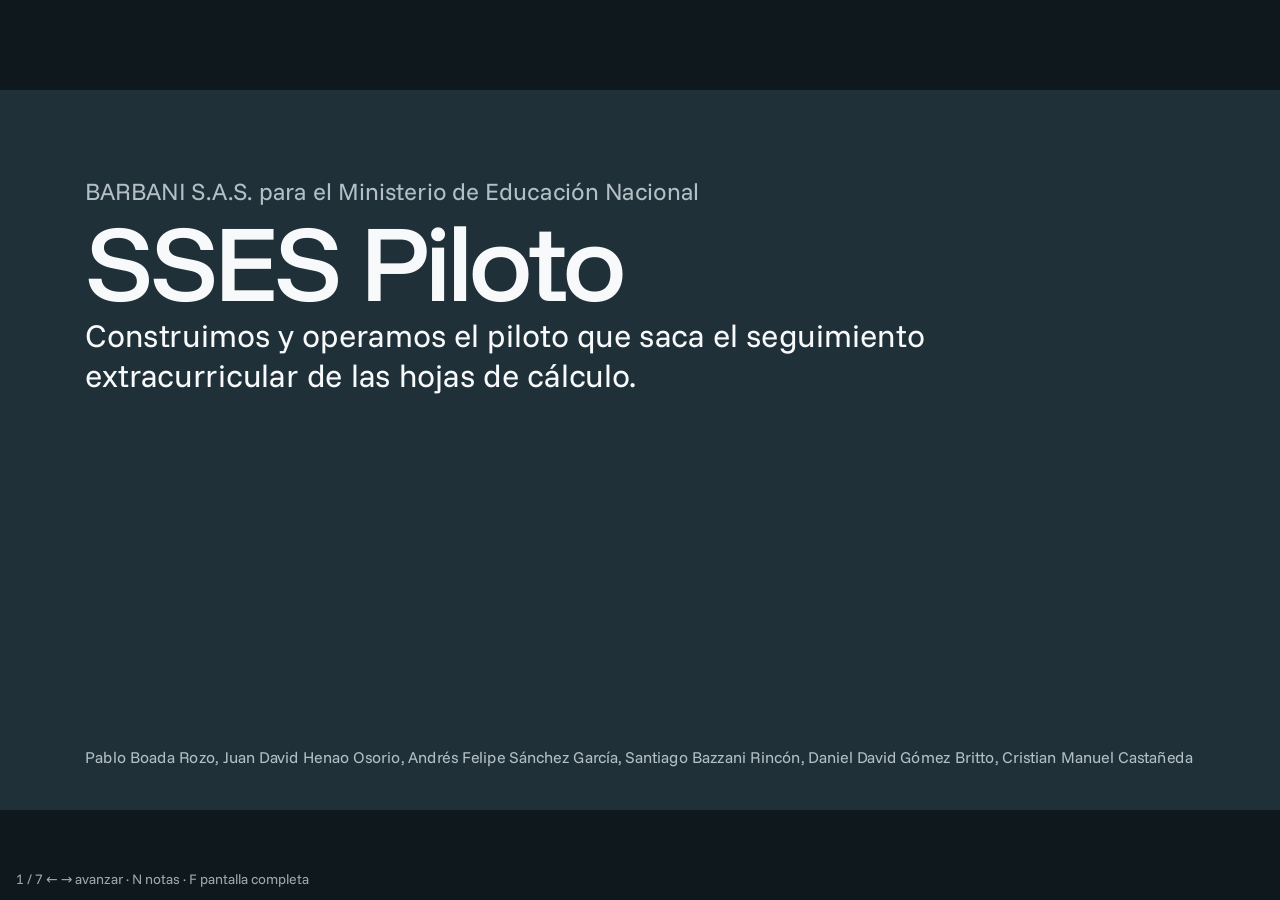
==== presentacion/index.html @ afcd2a8b "docs: presentación comercial (visor HTML, PDF y fuente) Co-Authored-By: Claude Opus 5.5 <noreply@ant" ====
<!DOCTYPE html>
<html lang="es"><head><meta charset="utf-8"><meta name="viewport" content="width=device-width, initial-scale=1">
<title>SSES Piloto – Pitch BARBANI</title>
<link rel="preconnect" href="https://fonts.googleapis.com"><link rel="preconnect" href="https://fonts.gstatic.com" crossorigin>
<link href="https://fonts.googleapis.com/css2?family=Funnel+Display:wght@400..700&family=Funnel+Sans:wght@400..600&display=swap" rel="stylesheet">
<style>
/* visor: cada diapositiva es un lienzo de 1920x1080 escalado a la ventana */
html,body{margin:0;height:100%;background:#0f181c;overflow:hidden;font-family:"Funnel Sans","Segoe UI",system-ui,sans-serif}
.stage{position:fixed;inset:0;display:grid;place-items:center}
.slot{position:absolute;width:1920px;height:1080px;left:50%;top:50%;transform-origin:center;display:none}
.slot.on{display:block}
.slot>section{width:1920px;height:1080px;box-sizing:border-box;position:relative;overflow:hidden}
.slot h1,.slot h2,.slot h3,.slot p{margin:0}
.hud{position:fixed;left:16px;bottom:12px;color:#9ea7ab;font-size:14px;z-index:5;user-select:none}
.notes{position:fixed;left:0;right:0;bottom:0;background:rgba(15,24,28,.94);color:#f7f9fa;font-size:18px;line-height:1.45;padding:16px 24px 40px;z-index:4;display:none}
.notes.on{display:block}
@media print{*{animation:none!important;transition:none!important}html,body{overflow:visible;background:#fff;height:auto}.stage{position:static;display:block}.slot{display:block!important;position:relative;left:auto;top:auto;transform:none!important;page-break-after:always;break-after:page}.hud,.notes{display:none!important}@page{size:1920px 1080px;margin:0}}
:root{--ink:#1f3038;--paper:#f7f9fa;--surface:#ecf0f2;--muted:#4f5d64;--accent:#0d7480;--accent-soft:#dcefee;--danger:#b3261e;--danger-soft:#fbe7e5;--on-dark:#f7f9fa;--on-dark-muted:#b3bfc4;}
section{padding:128px;background:var(--paper);color:var(--ink);font-family:"Funnel Sans",sans-serif;display:flex;flex-direction:column;}
section.dark{background:var(--ink);color:var(--on-dark);}
section.withfoot{padding:128px 128px 160px;}
h1,h2,h3{font-family:"Funnel Display",sans-serif;font-weight:500;margin:0;letter-spacing:-0.02em;}
h1{font-size:160px;line-height:1;letter-spacing:-0.04em;}
h2{font-size:72px;line-height:1.08;max-width:1600px;}
h3{font-size:48px;line-height:1.12;}
p{font-size:40px;line-height:1.35;margin:0;}
.kicker{font-size:36px;color:var(--on-dark-muted);margin-bottom:32px;}
.lead{font-size:48px;line-height:1.25;max-width:1400px;margin-top:40px;}
.foot{position:absolute;left:128px;bottom:64px;width:1664px;font-size:24px;color:var(--on-dark-muted);}
.spacer{flex:1;}
.row{display:flex;gap:32px;margin-top:72px;}
.card{flex:1;border-radius:24px;padding:44px;}
.card.bad{background:var(--danger-soft);border:2px solid #ecb9b4;}
.card.bad h3{color:var(--danger);}
.source{font-size:32px;color:var(--muted);margin-top:56px;}
.hipotesis{font-family:"Funnel Display",sans-serif;font-size:56px;line-height:1.18;letter-spacing:-0.02em;margin-top:56px;max-width:1500px;border-left:8px solid var(--accent);padding-left:40px;}
.actor{flex:1;background:var(--surface);border-radius:24px;padding:40px;}
.actor p{font-size:36px;color:var(--muted);margin-top:12px;}
.steps{display:flex;flex-direction:column;gap:36px;margin-top:72px;}
.step{display:flex;gap:40px;align-items:baseline;}
.step .n{font-family:"Funnel Display",sans-serif;font-size:96px;line-height:1;color:var(--accent);width:90px;}
.dark .step .n{color:#7cc7cd;}
.step h3{font-size:56px;}
.step p{font-size:36px;color:var(--on-dark-muted);margin-top:8px;}
.crit{display:flex;flex-direction:column;margin-top:64px;}
.crit .r{display:flex;gap:48px;padding:32px 0;border-top:2px solid #d5dde1;}
.crit .r:last-child{border-bottom:2px solid #d5dde1;}
.crit .k{width:560px;font-size:36px;color:var(--muted);}
.crit .v{flex:1;}
.crit .v h3{font-size:48px;}
.nums{display:grid;grid-template-columns:1fr 1fr;gap:32px;margin-top:64px;}
.num{background:#ffffff;border:2px solid #d5dde1;border-radius:24px;padding:40px 44px;}
.num .big{font-family:"Funnel Display",sans-serif;font-size:104px;line-height:1;letter-spacing:-0.03em;color:var(--accent);}
.num p{font-size:36px;color:var(--muted);margin-top:16px;}
.claim{font-family:"Funnel Display",sans-serif;font-size:96px;line-height:1.08;letter-spacing:-0.03em;max-width:1500px;}
.claim span{display:block;}
.ask{font-family:"Funnel Display",sans-serif;font-size:56px;line-height:1.2;color:#7cc7cd;margin-top:64px;max-width:1500px;}
.resp h2{font-size:48px;}
.resp img{width:1280px;height:760px;object-fit:contain;margin-top:24px;align-self:center;border-radius:16px;background:#ffffff;}
section.resp{padding:64px 128px;}
.fade-up{animation:up 600ms cubic-bezier(.22,1,.36,1) both;}
.d1{animation-delay:150ms;}.d2{animation-delay:300ms;}.d3{animation-delay:450ms;}
@keyframes up{from{opacity:0;transform:translateY(16px);}}

</style></head><body>
<div class="stage"><div class="slot" data-note="0:00 a 0:15. Una sola frase: quiénes somos y qué hacemos. No leer los nombres."><section id="cover" class="dark withfoot" data-transition="fade">
<p class="kicker">BARBANI S.A.S. para el Ministerio de Educación Nacional</p>
<h1 class="fade-up">SSES Piloto</h1>
<p class="lead fade-up d1">Construimos y operamos el piloto que saca el seguimiento extracurricular de las hojas de cálculo.</p>
<p class="foot">Pablo Boada Rozo, Juan David Henao Osorio, Andrés Felipe Sánchez García, Santiago Bazzani Rincón, Daniel David Gómez Britto, Cristian Manuel Castañeda</p>
</section></div>
<div class="slot" data-note="0:15 a 0:40. Contar el dolor desde el coordinador: abre la hoja, alguien la cambió, no sabe quién. &quot;Con eso no se puede decidir una implementación nacional.&quot;"><section id="problema">
<h2>Hoy el Ministerio decide con una hoja que cualquiera puede cambiar</h2>
<div class="row">
<div class="card bad fade-up"><h3>La misma entidad, escrita de dos formas</h3></div>
<div class="card bad fade-up d1"><h3>Cupos superados sin que nadie lo note</h3></div>
<div class="card bad fade-up d2"><h3>Cambios sin rastro de quién los hizo</h3></div>
</div>
<p class="source">El pliego lo nombra: falta de trazabilidad, integridad, control y disponibilidad de los datos.</p>
</section></div>
<div class="slot" data-note="0:40 a 1:00. &quot;No traemos un login ni pantallas genéricas: traemos lo que el Ministerio pidió. Es un MVP tipo Wizard of Oz: la interfaz es real y la lógica se simula, con datos ficticios.&quot;"><section id="propuesta">
<h2>SSES hace cumplir las reglas del pliego por sí solo</h2>
<p class="hipotesis">Nuestro MVP prueba una hipótesis: el Ministerio puede dejar las hojas sin perder control.</p>
<div class="row">
<div class="actor"><h3>Coordinador</h3><p>Crea estrategias sin pasar del cupo.</p></div>
<div class="actor"><h3>Tutor</h3><p>Registra cada semana, con o sin internet.</p></div>
<div class="actor"><h3>Analista</h3><p>Ve el cumplimiento al instante.</p></div>
</div>
</section></div>
<div class="slot" data-note="1:00 a 1:25. Cada fila es un criterio textual del pliego (Criterios generales del proceso) y la respuesta de BARBANI. Producción en 2 zonas con autoescalado, encuesta SUS en cada sesión."><section id="porque">
<h2>Respondemos a lo que el pliego valora especialmente</h2>
<div class="crit">
<div class="r"><p class="k">Conectividad limitada</p><div class="v"><h3>Registro sin conexión: lo verán en la demo</h3></div></div>
<div class="r"><p class="k">Alta concurrencia</p><div class="v"><h3>Pruebas con 1.000 usuarios y 2 millones de registros</h3></div></div>
<div class="r"><p class="k">Pilotaje con usuarios</p><div class="v"><h3>30 sesiones con tutores en 5 regiones</h3></div></div>
</div>
</section></div>
<div class="slot" data-note="1:25 a 1:50. Cerrar con: &quot;Ahora se lo mostramos funcionando.&quot; &quot;El presupuesto incluye una reserva de contingencia para los riesgos identificados. La línea base protege lo que resuelve las necesidades.&quot;"><section id="compra">
<h2>Por $198,4 millones, evidencia para decidir en 5 meses</h2>
<div class="nums">
<div class="num fade-up"><p class="big">5 meses</p><p>Del 1 de diciembre al 30 de abril.</p></div>
<div class="num fade-up d1"><p class="big">$198,4 M</p><p>Bajo el presupuesto de $200 M.</p></div>
<div class="num fade-up d2"><p class="big">30 sesiones</p><p>Con tutores reales y soporte en vivo.</p></div>
<div class="num fade-up d3"><p class="big">3 informes</p><p>Desempeño, percepción y recomendaciones.</p></div>
</div>
</section></div>
<div class="slot" data-note="1:50 a 4:30. Anunciar los 3 puntos (Tell), pasar al navegador (Show). Coordinador: Semillero de lectura, vincular 3, Editar, bloqueo, señalar Crear nueva versión. Tutor: Sin conexión, Semana 3, guardar, Pendiente, volver En línea. Analista: Laura de 67 % a 83 %. Volver a esta diapositiva y resumir los 3 puntos (Tell)."><section id="demo" class="dark" data-transition="fade">
<h2>Demo: tres actores, tres reglas cumplidas</h2>
<div class="steps">
<div class="step fade-up"><p class="n">1</p><div><h3>Una estrategia con estudiantes no se edita</h3><p>Coordinador: vincula estudiantes e intenta editarla.</p></div></div>
<div class="step fade-up d1"><p class="n">2</p><div><h3>Sin internet, el registro no se pierde</h3><p>Tutor: guarda la semana y se sincroniza sola.</p></div></div>
<div class="step fade-up d2"><p class="n">3</p><div><h3>El reporte cambia en el momento</h3><p>Analista: ve subir el cumplimiento del tutor.</p></div></div>
</div>
</section></div>
<div class="slot" data-note="4:30 a 5:00. Decir la petición mirando al jurado. Silencio, y abrir preguntas."><section id="cierre" class="dark withfoot">
<div class="spacer"></div>
<p class="claim"><span class="fade-up">Sin hojas compartidas.</span><span class="fade-up d1">Reglas que se cumplen solas.</span><span class="fade-up d2">Evidencia para decidir.</span></p>
<p class="ask fade-up d3">Adjudíquenos el piloto y empezamos el 1 de diciembre. Gracias.</p>
<div class="spacer"></div>
<p class="foot">BARBANI S.A.S. · MVP en github.com/PaBoad03/sses-mvp-barbani</p>
</section></div></div>
<div class="notes" id="notes"></div>
<div class="hud" id="hud"></div>
<script>
(function(){
  const s=[...document.querySelectorAll('.slot')], hud=document.getElementById('hud'), notes=document.getElementById('notes');
  let i=Math.max(0,Math.min(s.length-1,(parseInt(location.hash.replace('#',''),10)||1)-1));
  function fit(){const k=Math.min(innerWidth/1920,innerHeight/1080);s.forEach(x=>x.style.transform='translate(-50%,-50%) scale('+k+')');}
  function show(){s.forEach((x,j)=>x.classList.toggle('on',j===i));hud.textContent=(i+1)+' / '+s.length+'   ← → avanzar · N notas · F pantalla completa';notes.textContent=s[i].dataset.note||'(sin notas)';history.replaceState(null,'','#'+(i+1));
    const sec=s[i].querySelector('section');sec.querySelectorAll('.fade-up').forEach(e=>{e.style.animation='none';void e.offsetWidth;e.style.animation='';});}
  addEventListener('keydown',e=>{if(['ArrowRight','PageDown',' ','Enter'].includes(e.key)){i=Math.min(s.length-1,i+1);show();e.preventDefault();}
    else if(['ArrowLeft','PageUp','Backspace'].includes(e.key)){i=Math.max(0,i-1);show();e.preventDefault();}
    else if(e.key==='Home'){i=0;show();} else if(e.key==='End'){i=s.length-1;show();}
    else if(e.key.toLowerCase()==='n'){notes.classList.toggle('on');}
    else if(e.key.toLowerCase()==='f'){document.fullscreenElement?document.exitFullscreen():document.documentElement.requestFullscreen();}});
  addEventListener('click',e=>{if(e.target.closest('a'))return;i=e.clientX<innerWidth/3?Math.max(0,i-1):Math.min(s.length-1,i+1);show();});
  addEventListener('resize',fit);fit();show();
})();
</script></body></html>
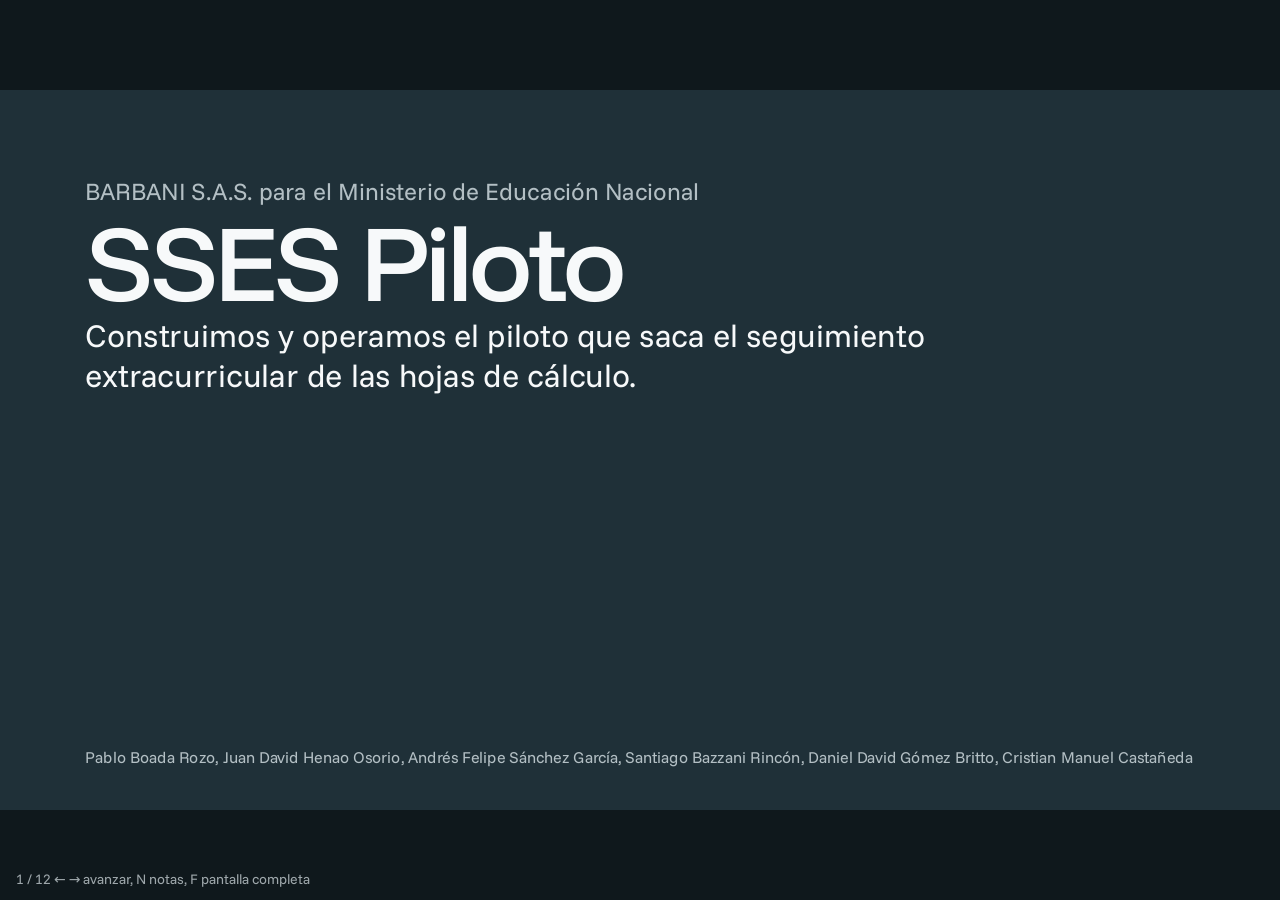
==== commit 1d432c78: "docs: presentación y guion de 15 minutos (arquitectura, metodología, cronograma, pilotaje, riesgos, " ====
--- a/presentacion/index.html
+++ b/presentacion/index.html
@@ -61,15 +61,70 @@
 .fade-up{animation:up 600ms cubic-bezier(.22,1,.36,1) both;}
 .d1{animation-delay:150ms;}.d2{animation-delay:300ms;}.d3{animation-delay:450ms;}
 @keyframes up{from{opacity:0;transform:translateY(16px);}}
+/* ---- 15 min: arquitectura, metodología, cronograma, pilotaje, riesgos, costos ---- */
+.arch{display:flex;align-items:stretch;gap:20px;margin-top:64px;}
+.node{flex:1;background:#ffffff;border:2px solid #d5dde1;border-radius:24px;padding:32px;}
+.node h3{font-size:40px;}
+.node p{font-size:30px;color:var(--muted);margin-top:12px;line-height:1.3;}
+.node.key{border-color:var(--accent);background:var(--accent-soft);}
+.arrow{align-self:center;font-family:"Funnel Display",sans-serif;font-size:56px;color:var(--accent);}
+.arch2{display:flex;gap:20px;margin-top:24px;}
+.chip{flex:1;background:var(--surface);border-radius:20px;padding:24px 28px;}
+.chip h3{font-size:34px;}
+.chip p{font-size:28px;color:var(--muted);margin-top:8px;}
+.phases{display:flex;gap:16px;margin-top:64px;}
+.ph{flex:1;background:var(--surface);border-radius:20px;padding:28px 24px;display:flex;flex-direction:column;gap:12px;}
+.ph .n{font-family:"Funnel Display",sans-serif;font-size:56px;line-height:1;color:var(--muted);}
+.ph h3{font-size:34px;}
+.ph .tag{font-size:26px;color:var(--muted);}
+.ph.scrum{background:var(--ink);color:var(--on-dark);}
+.ph.scrum .n,.ph.scrum .tag{color:#7cc7cd;}
+.roles{display:flex;gap:48px;margin-top:56px;}
+.roles p{font-size:32px;}
+.roles b{color:var(--accent);}
+.gantt{margin-top:36px;display:flex;flex-direction:column;}
+.g-row{display:flex;align-items:center;height:76px;border-top:2px solid #e3e8ea;}
+.g-row.head{height:48px;border-top:none;}
+.g-lab{width:480px;font-size:32px;}
+.g-track{position:relative;width:1184px;height:76px;}
+.g-row.head .g-track{height:48px;}
+.g-bar{position:absolute;top:14px;height:48px;border-radius:12px;background:var(--accent);}
+.g-bar.scrum{background:var(--ink);}
+.g-ms{position:absolute;top:18px;font-size:26px;color:var(--ink);white-space:nowrap;}
+.g-m{position:absolute;top:8px;font-size:26px;color:var(--muted);}
+.g-note{font-size:30px;color:var(--muted);margin-top:20px;}
+.regions{display:flex;gap:20px;margin-top:56px;}
+.reg{flex:1;background:#ffffff;border:2px solid #d5dde1;border-radius:24px;padding:28px;}
+.reg h3{font-size:40px;}
+.reg p{font-size:28px;color:var(--muted);margin-top:8px;}
+.deliv{display:flex;gap:20px;margin-top:28px;}
+.dl{flex:1;border-left:6px solid var(--accent);padding:4px 0 4px 24px;}
+.dl h3{font-size:34px;}
+.dl p{font-size:28px;color:var(--muted);margin-top:6px;}
+.risks{display:flex;flex-direction:column;margin-top:36px;}
+.rk{display:flex;gap:40px;padding:18px 0;border-top:2px solid #d5dde1;align-items:baseline;}
+.rk:last-child{border-bottom:2px solid #d5dde1;}
+.rk .p{width:150px;font-size:28px;font-weight:600;}
+.rk .p.alta{color:var(--danger);}
+.rk .p.media{color:#8a5a00;}
+.rk h3{width:660px;font-size:36px;}
+.rk p{flex:1;font-size:30px;color:var(--muted);}
+.costs{display:flex;gap:56px;margin-top:56px;align-items:flex-start;}
+.ctable{flex:1.3;display:flex;flex-direction:column;}
+.crow{display:flex;justify-content:space-between;padding:24px 0;border-top:2px solid #d5dde1;font-size:36px;}
+.crow:last-child{border-bottom:2px solid #d5dde1;}
+.crow.total{font-weight:600;color:var(--accent);font-size:44px;}
+.cside{flex:1;display:flex;flex-direction:column;gap:24px;}
+.cside .num p{font-size:30px;}
 
 </style></head><body>
-<div class="stage"><div class="slot" data-note="0:00 a 0:15. Una sola frase: quiénes somos y qué hacemos. No leer los nombres."><section id="cover" class="dark withfoot" data-transition="fade">
+<div class="stage"><div class="slot" data-note="JUAN DAVID · 0:00 a 0:30. &quot;Buenos días. Somos BARBANI. Construimos y operamos el piloto que saca el seguimiento extracurricular del Ministerio de las hojas de cálculo.&quot; No leer los nombres."><section id="cover" class="dark withfoot" data-transition="fade">
 <p class="kicker">BARBANI S.A.S. para el Ministerio de Educación Nacional</p>
 <h1 class="fade-up">SSES Piloto</h1>
 <p class="lead fade-up d1">Construimos y operamos el piloto que saca el seguimiento extracurricular de las hojas de cálculo.</p>
 <p class="foot">Pablo Boada Rozo, Juan David Henao Osorio, Andrés Felipe Sánchez García, Santiago Bazzani Rincón, Daniel David Gómez Britto, Cristian Manuel Castañeda</p>
 </section></div>
-<div class="slot" data-note="0:15 a 0:40. Contar el dolor desde el coordinador: abre la hoja, alguien la cambió, no sabe quién. &quot;Con eso no se puede decidir una implementación nacional.&quot;"><section id="problema">
+<div class="slot" data-note="JUAN DAVID · 0:30 a 1:30. &quot;Imaginen a un coordinador del Ministerio. Abre la hoja y encuentra la misma institución escrita dos veces, más inscritos que cupos y un cambio que nadie sabe quién hizo. Multipliquen eso por millones de registros y todas las regiones del país. Con eso no se decide llevar un sistema a escala nacional. El pliego lo nombra: falta trazabilidad, integridad, control y disponibilidad.&quot;"><section id="problema">
 <h2>Hoy el Ministerio decide con una hoja que cualquiera puede cambiar</h2>
 <div class="row">
 <div class="card bad fade-up"><h3>La misma entidad, escrita de dos formas</h3></div>
@@ -78,7 +133,7 @@
 </div>
 <p class="source">El pliego lo nombra: falta de trazabilidad, integridad, control y disponibilidad de los datos.</p>
 </section></div>
-<div class="slot" data-note="0:40 a 1:00. &quot;No traemos un login ni pantallas genéricas: traemos lo que el Ministerio pidió. Es un MVP tipo Wizard of Oz: la interfaz es real y la lógica se simula, con datos ficticios.&quot;"><section id="propuesta">
+<div class="slot" data-note="JUAN DAVID · 1:30 a 2:30. &quot;Nuestra respuesta: SSES hace cumplir las reglas del pliego por sí solo. Trajimos un MVP que prueba una sola hipótesis: que el Ministerio puede dejar las hojas sin perder el control. Funciona con los tres actores que lo usan: el coordinador, el tutor y el analista. Es un MVP tipo Wizard of Oz: la interfaz es real y la lógica se simula, con datos ficticios. No trajimos un login ni pantallas genéricas: trajimos lo que el Ministerio pidió.&quot;"><section id="propuesta">
 <h2>SSES hace cumplir las reglas del pliego por sí solo</h2>
 <p class="hipotesis">Nuestro MVP prueba una hipótesis: el Ministerio puede dejar las hojas sin perder control.</p>
 <div class="row">
@@ -87,7 +142,7 @@
 <div class="actor"><h3>Analista</h3><p>Ve el cumplimiento al instante.</p></div>
 </div>
 </section></div>
-<div class="slot" data-note="1:00 a 1:25. Cada fila es un criterio textual del pliego (Criterios generales del proceso) y la respuesta de BARBANI. Producción en 2 zonas con autoescalado, encuesta SUS en cada sesión."><section id="porque">
+<div class="slot" data-note="ANDRÉS FELIPE · 2:30 a 3:30. &quot;BARBANI responde a lo que el pliego valora especialmente. Conectividad limitada: el tutor registra sin internet, y lo van a ver en la demo. Alta concurrencia: probamos con mil usuarios al tiempo y dos millones de registros. Pilotaje con usuarios reales: treinta sesiones con tutores en las cinco regiones.&quot;"><section id="porque">
 <h2>Respondemos a lo que el pliego valora especialmente</h2>
 <div class="crit">
 <div class="r"><p class="k">Conectividad limitada</p><div class="v"><h3>Registro sin conexión: lo verán en la demo</h3></div></div>
@@ -95,16 +150,94 @@
 <div class="r"><p class="k">Pilotaje con usuarios</p><div class="v"><h3>30 sesiones con tutores en 5 regiones</h3></div></div>
 </div>
 </section></div>
-<div class="slot" data-note="1:25 a 1:50. Cerrar con: &quot;Ahora se lo mostramos funcionando.&quot; &quot;El presupuesto incluye una reserva de contingencia para los riesgos identificados. La línea base protege lo que resuelve las necesidades.&quot;"><section id="compra">
-<h2>Por $198,4 millones, evidencia para decidir en 5 meses</h2>
-<div class="nums">
-<div class="num fade-up"><p class="big">5 meses</p><p>Del 1 de diciembre al 30 de abril.</p></div>
-<div class="num fade-up d1"><p class="big">$198,4 M</p><p>Bajo el presupuesto de $200 M.</p></div>
-<div class="num fade-up d2"><p class="big">30 sesiones</p><p>Con tutores reales y soporte en vivo.</p></div>
-<div class="num fade-up d3"><p class="big">3 informes</p><p>Desempeño, percepción y recomendaciones.</p></div>
-</div>
-</section></div>
-<div class="slot" data-note="1:50 a 4:30. Anunciar los 3 puntos (Tell), pasar al navegador (Show). Coordinador: Semillero de lectura, vincular 3, Editar, bloqueo, señalar Crear nueva versión. Tutor: Sin conexión, Semana 3, guardar, Pendiente, volver En línea. Analista: Laura de 67 % a 83 %. Volver a esta diapositiva y resumir los 3 puntos (Tell)."><section id="demo" class="dark" data-transition="fade">
+<div class="slot" data-note="ANDRÉS FELIPE · 3:30 a 4:30. &quot;Así está construido. El tutor usa el celular o el computador y puede registrar sin señal. Todo entra por Front Door, que lo acerca a cada región. La lógica corre en dos zonas de Azure con autoescalado, para aguantar la concurrencia. Los datos van en PostgreSQL, que es lo que garantiza la regla de no editar una estrategia con estudiantes. Las cargas grandes y los reportes pesados corren aparte, para no frenar a nadie, y todo queda monitoreado durante el pilotaje.&quot;"><section id="arquitectura">
+<h2>Una arquitectura en Azure pensada para todo el país</h2>
+<div class="arch">
+<div class="node fade-up"><h3>Tutores y analistas</h3><p>Celular o computador. Funciona sin internet y sincroniza después.</p></div>
+<p class="arrow">→</p>
+<div class="node fade-up d1"><h3>Front Door y CDN</h3><p>Entrada única, cerca de cada región, con cifrado.</p></div>
+<p class="arrow">→</p>
+<div class="node key fade-up d2"><h3>API en App Service</h3><p>En 2 zonas, con autoescalado para los picos.</p></div>
+<p class="arrow">→</p>
+<div class="node fade-up d3"><h3>PostgreSQL y Redis</h3><p>Datos con integridad, consultas rápidas.</p></div>
+</div>
+<div class="arch2">
+<div class="chip"><h3>Functions</h3><p>Cargas masivas y reportes grandes en segundo plano.</p></div>
+<div class="chip"><h3>Key Vault y Entra ID</h3><p>Secretos protegidos y acceso por rol.</p></div>
+<div class="chip"><h3>Application Insights</h3><p>Monitoreo y alertas durante el pilotaje.</p></div>
+</div>
+</section></div>
+<div class="slot" data-note="SANTIAGO · 4:30 a 5:30. &quot;Usamos una metodología híbrida. El plazo es perentorio, así que planeación, diseño, pruebas, pilotaje y cierre van con plan fijo. La construcción va en Scrum: cuatro sprints de dos semanas, con una revisión con el Ministerio al final de cada uno. El Product Owner es el coordinador del MEN, y cada quince días hay comité de seguimiento. Cualquier cambio a la línea base pasa por control de cambios.&quot;"><section id="metodologia">
+<h2>Plan fijo donde hay fechas, Scrum donde hay que construir</h2>
+<div class="phases">
+<div class="ph"><p class="n">1</p><h3>Inicio y planeación</h3><p class="tag">Predictivo</p></div>
+<div class="ph"><p class="n">2</p><h3>Diseño</h3><p class="tag">Predictivo</p></div>
+<div class="ph scrum"><p class="n">3</p><h3>Construcción: 4 sprints</h3><p class="tag">Scrum, cada 2 semanas</p></div>
+<div class="ph"><p class="n">4</p><h3>Pruebas y salida</h3><p class="tag">Predictivo</p></div>
+<div class="ph"><p class="n">5</p><h3>Pilotaje</h3><p class="tag">Predictivo</p></div>
+<div class="ph"><p class="n">6</p><h3>Cierre e informes</h3><p class="tag">Predictivo</p></div>
+</div>
+<div class="roles">
+<p><b>Product Owner:</b> el coordinador del MEN</p>
+<p><b>Seguimiento:</b> comité quincenal con el Ministerio</p>
+</div>
+<p class="source">Equipo de 13 personas: gerente y Scrum Master, analista funcional, arquitecto, 3 desarrolladores, DevOps, 3 de calidad, coordinador de pilotaje y 2 de soporte.</p>
+</section></div>
+<div class="slot" data-note="SANTIAGO · 5:30 a 6:45. &quot;Este es el cronograma, del 1 de diciembre al 30 de abril. En las primeras tres semanas validamos con el Ministerio lo que ya está en la propuesta y lo congelamos como línea base el 18 de diciembre. La línea base es lo que responde a las necesidades: estrategias, acompañamientos, reportes, pruebas y pilotaje. Si eso se atrasa, se atrasa el proyecto, por eso la protegemos. El login y la administración de usuarios quedan por fuera, con holgura: si se demoran, no mueven el cierre.&quot;"><section id="cronograma">
+<h2>Cinco meses, con la línea base aprobada el 18 de diciembre</h2>
+<div class="gantt">
+<div class="g-row head"><p class="g-lab"></p><div class="g-track"><p class="g-m" style="left:0%">Dic</p><p class="g-m" style="left:20.7%">Ene</p><p class="g-m" style="left:41.3%">Feb</p><p class="g-m" style="left:60%">Mar</p><p class="g-m" style="left:80.7%">Abr</p></div></div>
+<div class="g-row"><p class="g-lab">1. Inicio y planeación</p><div class="g-track"><div class="g-bar" style="left:0%;width:11.3%"></div><p class="g-ms" style="left:12.5%">Línea base, 18 dic</p></div></div>
+<div class="g-row"><p class="g-lab">2. Diseño</p><div class="g-track"><div class="g-bar" style="left:13.3%;width:16.7%"></div><p class="g-ms" style="left:31.2%">Diseño aprobado, 15 ene</p></div></div>
+<div class="g-row"><p class="g-lab">3. Construcción</p><div class="g-track"><div class="g-bar scrum" style="left:32%;width:35.3%"></div><p class="g-ms" style="left:39%;color:#f7f9fa">4 sprints de 2 semanas</p></div></div>
+<div class="g-row"><p class="g-lab">4. Pruebas y salida</p><div class="g-track"><div class="g-bar" style="left:69.3%;width:12%"></div><p class="g-ms" style="right:32%">En producción, 2 abr</p></div></div>
+<div class="g-row"><p class="g-lab">5. Pilotaje</p><div class="g-track"><div class="g-bar" style="left:83.3%;width:12%"></div><p class="g-ms" style="right:18%">30 sesiones, 5 al 23 abr</p></div></div>
+<div class="g-row"><p class="g-lab">6. Cierre e informes</p><div class="g-track"><div class="g-bar" style="left:92.7%;width:7.3%"></div><p class="g-ms" style="right:9%">Informe integral, 30 abr</p></div></div>
+</div>
+<p class="g-note">Fuera de la línea base, con holgura: inicio de sesión, usuarios y roles, exportación. Si se atrasan, no mueven el cierre.</p>
+</section></div>
+<div class="slot" data-note="DANIEL · 6:45 a 7:45. &quot;El pilotaje dura tres semanas: treinta sesiones, seis por región, con diez a quince tutores cada una. Los tutores hacen tareas reales: programar un acompañamiento y registrar el seguimiento, mientras monitoreamos el sistema y la mesa de soporte atiende en vivo. La última sesión de cada región es simultánea, para medir la concurrencia de verdad. De ahí salen los tres entregables que pide el pliego.&quot;"><section id="pilotaje">
+<h2>30 sesiones con tutores reales en las 5 regiones</h2>
+<div class="regions">
+<div class="reg"><h3>Andina</h3><p>6 sesiones</p></div>
+<div class="reg"><h3>Caribe</h3><p>6 sesiones</p></div>
+<div class="reg"><h3>Pacífica</h3><p>6 sesiones</p></div>
+<div class="reg"><h3>Orinoquía</h3><p>6 sesiones</p></div>
+<div class="reg"><h3>Amazonía</h3><p>6 sesiones</p></div>
+</div>
+<p class="source">De 10 a 15 tutores por sesión, virtuales y con soporte en vivo. La última de cada región va en simultáneo para medir la concurrencia real.</p>
+<div class="deliv">
+<div class="dl"><h3>Registro y desempeño</h3><p>Asistencia, métricas técnicas y reportes de ley. 26 abr.</p></div>
+<div class="dl"><h3>Voz de los tutores</h3><p>Encuesta de usabilidad y entrevistas. 28 abr.</p></div>
+<div class="dl"><h3>Informe integral</h3><p>Hallazgos y recomendaciones. 30 abr.</p></div>
+</div>
+</section></div>
+<div class="slot" data-note="DANIEL · 7:45 a 8:45. &quot;Solo incluimos los riesgos que, si pasan, corren una fecha de la línea base. El más probable: que el coordinador del Ministerio no tenga tiempo de validar en diciembre, por el cierre de año; por eso agendamos esas sesiones desde el acta de inicio. Los demás tienen respuesta concreta, y la reserva de contingencia los cubre.&quot;"><section id="riesgos">
+<h2>Los riesgos que podrían mover la fecha, y cómo los cubrimos</h2>
+<div class="risks">
+<div class="rk"><p class="p alta">Alta</p><h3>El MEN no puede validar en diciembre</h3><p>Sesiones agendadas en el acta de inicio y aprobación por bloques.</p></div>
+<div class="rk"><p class="p media">Media</p><h3>Se retira un desarrollador</h3><p>Código revisado en pares y 2 candidatos preseleccionados.</p></div>
+<div class="rk"><p class="p media">Media</p><h3>Pocos tutores llegan a las sesiones</h3><p>Convocatoria oficial del MEN, recordatorios y una sesión de reserva por región.</p></div>
+<div class="rk"><p class="p media">Media</p><h3>No aguanta la carga real</h3><p>Prueba con 2 millones de registros desde el sprint 1.</p></div>
+</div>
+<p class="source" style="margin-top:28px">Seis riesgos en la propuesta, cubiertos por una reserva de $9,45 millones.</p>
+</section></div>
+<div class="slot" data-note="CRISTIAN · 8:45 a 9:30. &quot;El valor total es de ciento noventa y ocho coma cuatro millones, impuestos incluidos. La mayor parte es el equipo; la infraestructura en Azure se costeó con la calculadora oficial, y hay una reserva del cinco por ciento para los riesgos. Quedamos un millón seiscientos por debajo del presupuesto.&quot; Cerrar con: &quot;Ahora se lo mostramos funcionando.&quot;"><section id="compra">
+<h2>Por $198,4 millones, evidencia para decidir</h2>
+<div class="costs">
+<div class="ctable">
+<div class="crow"><span>Equipo de 13 personas</span><span>$167,75 M</span></div>
+<div class="crow"><span>Azure y herramientas</span><span>$21,20 M</span></div>
+<div class="crow"><span>Reserva de contingencia (5 %)</span><span>$9,45 M</span></div>
+<div class="crow total"><span>Total</span><span>$198,40 M</span></div>
+</div>
+<div class="cside">
+<div class="num fade-up"><p class="big">$1,6 M</p><p>Por debajo del presupuesto oficial de $200 M.</p></div>
+<div class="num fade-up d1"><p class="big">5 meses</p><p>Del 1 de diciembre al 30 de abril.</p></div>
+</div>
+</div>
+</section></div>
+<div class="slot" data-note="DANIEL Y CRISTIAN · 9:30 a 14:00 (Pablo maneja el computador). Daniel anuncia los 3 puntos y narra al coordinador: crear una estrategia (mostrar la validación de fechas), vincular estudiantes, Editar y aparece el bloqueo, Crear nueva versión. Cristian narra al tutor (sin conexión, Semana 3, guardar, pendiente, vuelve la conexión) y al analista (Laura de 67 % a 83 %, detalle, descargar en Excel). Cristian vuelve a esta diapositiva y resume los 3 puntos."><section id="demo" class="dark" data-transition="fade">
 <h2>Demo: tres actores, tres reglas cumplidas</h2>
 <div class="steps">
 <div class="step fade-up"><p class="n">1</p><div><h3>Una estrategia con estudiantes no se edita</h3><p>Coordinador: vincula estudiantes e intenta editarla.</p></div></div>
@@ -112,7 +245,7 @@
 <div class="step fade-up d2"><p class="n">3</p><div><h3>El reporte cambia en el momento</h3><p>Analista: ve subir el cumplimiento del tutor.</p></div></div>
 </div>
 </section></div>
-<div class="slot" data-note="4:30 a 5:00. Decir la petición mirando al jurado. Silencio, y abrir preguntas."><section id="cierre" class="dark withfoot">
+<div class="slot" data-note="PABLO · 14:00 a 14:30. &quot;Sin hojas compartidas. Reglas que se cumplen solas. Evidencia para decidir. Adjudíquennos el piloto y empezamos el primero de diciembre. Gracias.&quot; Silencio y preguntas. Quedan 30 segundos de margen."><section id="cierre" class="dark withfoot">
 <div class="spacer"></div>
 <p class="claim"><span class="fade-up">Sin hojas compartidas.</span><span class="fade-up d1">Reglas que se cumplen solas.</span><span class="fade-up d2">Evidencia para decidir.</span></p>
 <p class="ask fade-up d3">Adjudíquenos el piloto y empezamos el 1 de diciembre. Gracias.</p>
@@ -126,8 +259,8 @@
   const s=[...document.querySelectorAll('.slot')], hud=document.getElementById('hud'), notes=document.getElementById('notes');
   let i=Math.max(0,Math.min(s.length-1,(parseInt(location.hash.replace('#',''),10)||1)-1));
   function fit(){const k=Math.min(innerWidth/1920,innerHeight/1080);s.forEach(x=>x.style.transform='translate(-50%,-50%) scale('+k+')');}
-  function show(){s.forEach((x,j)=>x.classList.toggle('on',j===i));hud.textContent=(i+1)+' / '+s.length+'   ← → avanzar · N notas · F pantalla completa';notes.textContent=s[i].dataset.note||'(sin notas)';history.replaceState(null,'','#'+(i+1));
-    const sec=s[i].querySelector('section');sec.querySelectorAll('.fade-up').forEach(e=>{e.style.animation='none';void e.offsetWidth;e.style.animation='';});}
+  function show(){s.forEach((x,j)=>x.classList.toggle('on',j===i));hud.textContent=(i+1)+' / '+s.length+'   ← → avanzar, N notas, F pantalla completa';notes.textContent=s[i].dataset.note||'(sin notas)';history.replaceState(null,'','#'+(i+1));
+    s[i].querySelectorAll('.fade-up').forEach(e=>{e.style.animation='none';void e.offsetWidth;e.style.animation='';});}
   addEventListener('keydown',e=>{if(['ArrowRight','PageDown',' ','Enter'].includes(e.key)){i=Math.min(s.length-1,i+1);show();e.preventDefault();}
     else if(['ArrowLeft','PageUp','Backspace'].includes(e.key)){i=Math.max(0,i-1);show();e.preventDefault();}
     else if(e.key==='Home'){i=0;show();} else if(e.key==='End'){i=s.length-1;show();}
@@ -136,4 +269,4 @@
   addEventListener('click',e=>{if(e.target.closest('a'))return;i=e.clientX<innerWidth/3?Math.max(0,i-1):Math.min(s.length-1,i+1);show();});
   addEventListener('resize',fit);fit();show();
 })();
-</script></body></html>+</script></body></html>
